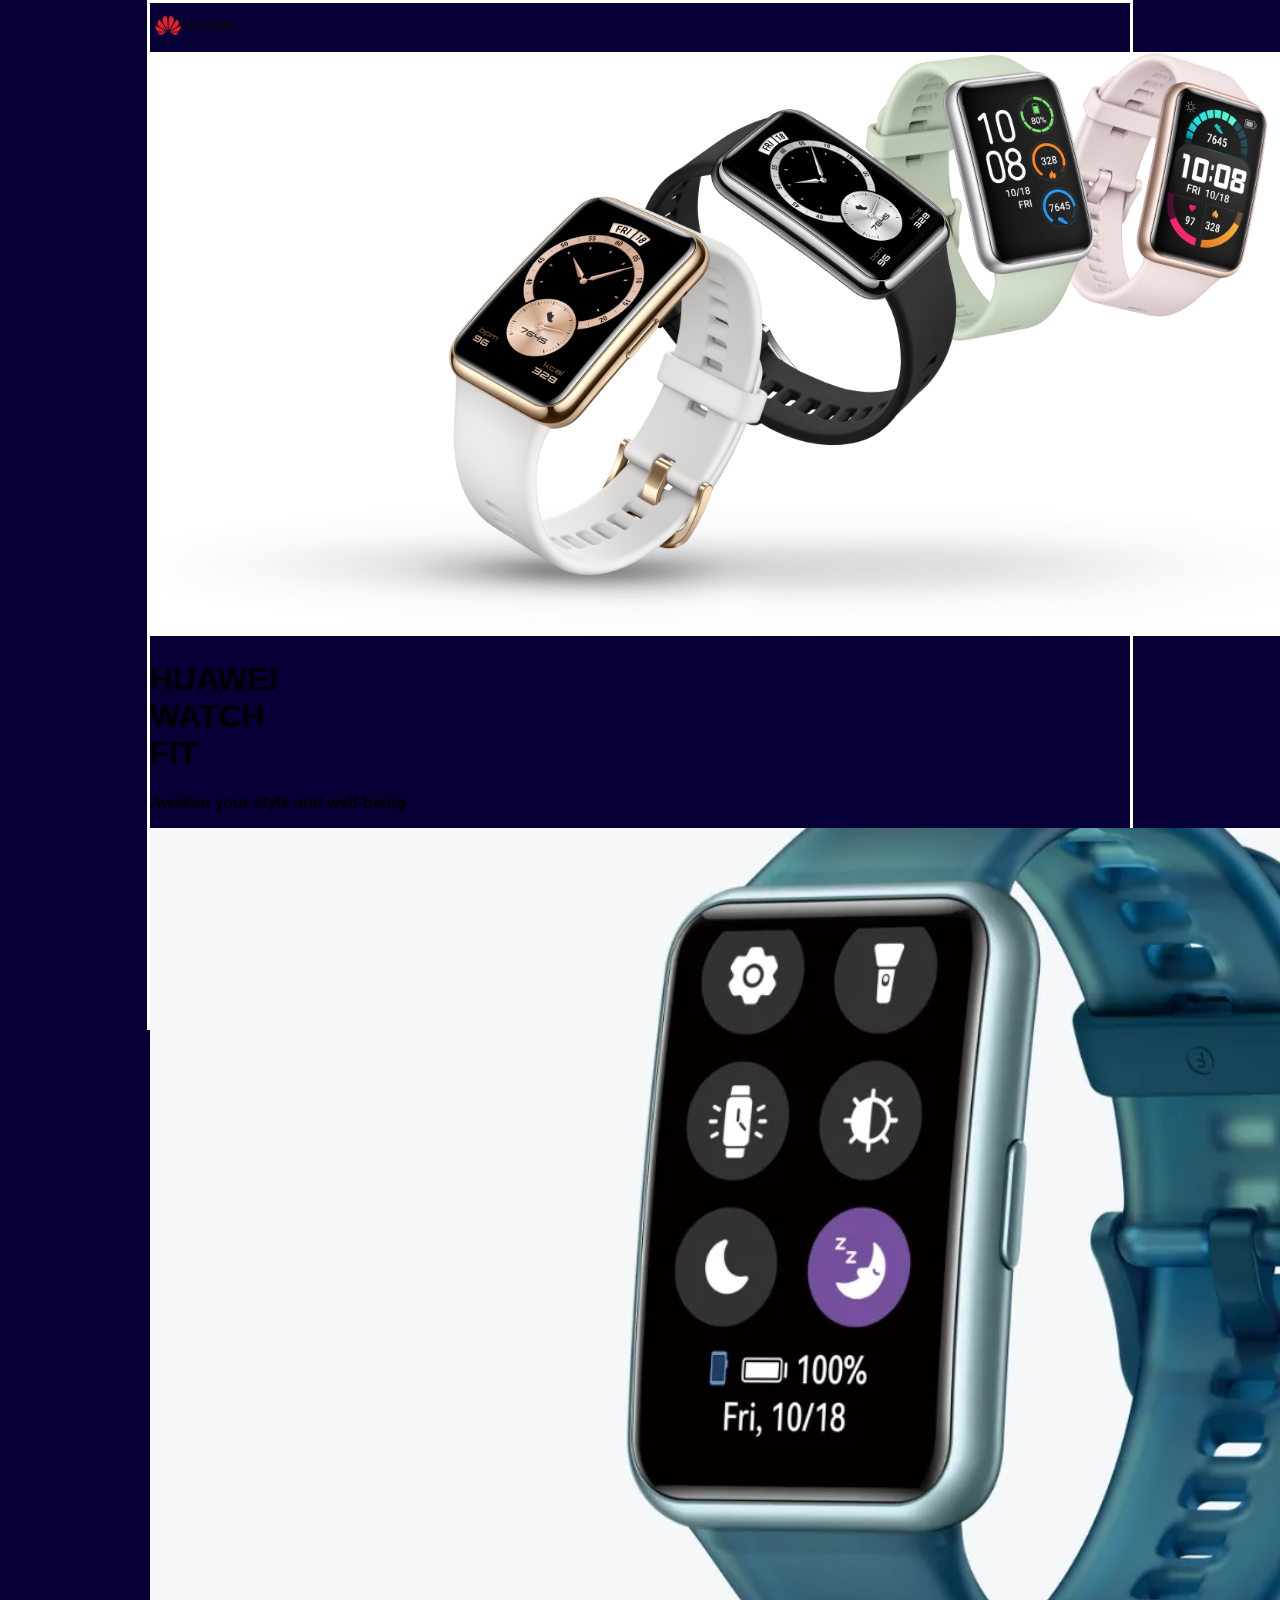
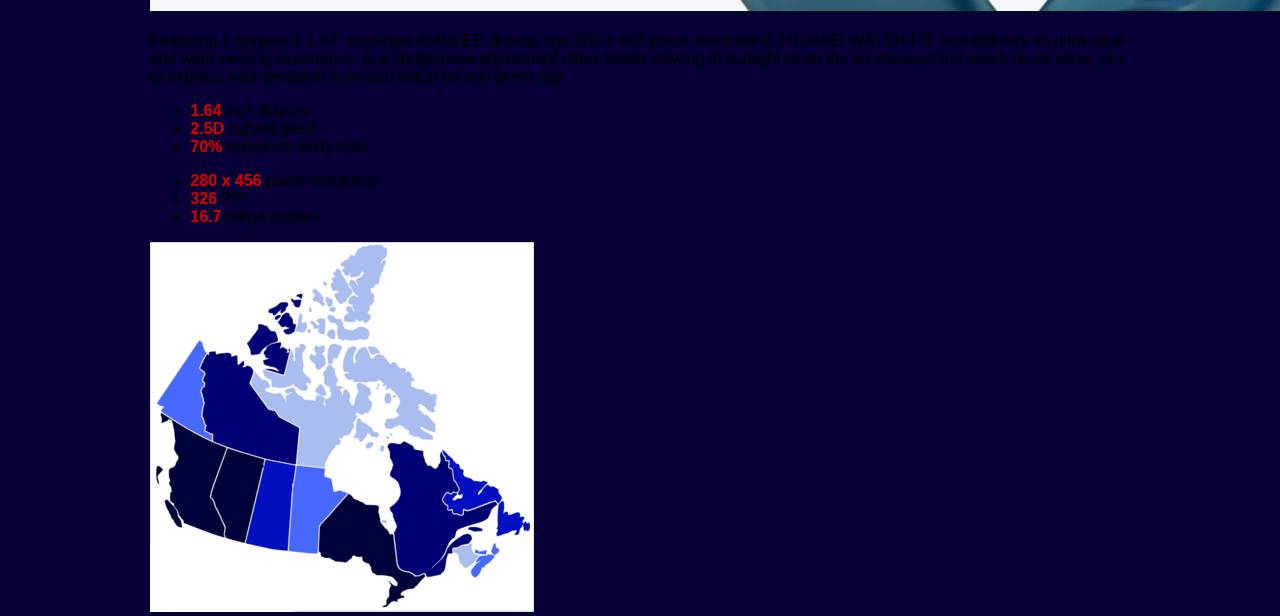
==== Smartwatch.html @ 0ad87886 "Add my comment" ====
<!DOCTYPE html>
<html lang="en">
<head>
    <meta charset="UTF-8">
    <meta name="viewport" content="width=device-width, initial-scale=1.0">
    <title>Smart watch</title>
    <link rel="stylesheet" href="Design.css">
</head>
<body>
    <header>
        <div class="divhead">
            <a href="https://consumer.huawei.com/ca/wearables/" target="_blank">    <img src="huawei-ar21.svg" width="90" alt="logo marca"></a>
        </div>
    </header>
    <main>
        <div class="container">
            <img src="Banner image.jpg" class="headimag" alt="Banner">
            <h1 class="titletex"><strong>HUAWEI <br>WATCH <br> FIT</strong></h1>
        </div>
        <div class="divbody">
            <p class="divtextbody"><b>Awaken your style and well-being</b></p>
        </div>
        <div>
            <div>
                <img src="imag 2.png" class="prototipe-imag" alt="Image prototipe">
            </div>
            <div>
                <p class="prototipe-text">Featuring a gorgeous 1.64" rectangle AMOLED display and 280 x 456 pixels resolution2, HUAWEI WATCH FIT new delivers an ultra-clear and wide viewing experience. Auto-brightness adjustment offers better viewing in sunlight while the six Always-On3 watch faces allow you to express your personal style and mood on any given day.</p>
            </div>
            <div>
                <ul class="text-list1">
                    <li><b style="color: rgb(205, 1, 1);">1.64</b> inch display</li>
                    <li><b style="color: rgb(205, 1, 1);">2.5D</b> curved glass</li>
                    <li><b style="color: rgb(205, 1, 1);">70%</b> screen-to-body ratio</li>
                </ul>
            </div>
        </div>
        <div>
            <ul class="text-list2">
                <li><b style="color: rgb(205, 1, 1);">280 x 456</b> pixels resolution</li>
                <li><b style="color: rgb(205, 1, 1);">326</b> PPI</li>
                <li><b style="color: rgb(205, 1, 1);">16.7</b> mega colours</li>
            </ul>
        </div>
        <div>
            <img src="Canada providence.png" class="map" alt="map" usemap="#providencemap">
            <map name="providencemap">
                <area shape="poly" coords="343, 561, 396, 500, 484, 581, 494, 649, 548, 665, 467, 728, 482, 671, 339, 623" alt="Croissant" href="croissant.htm">
            </map>

        </div>


    </main>
    <footer>

    </footer>
</body>
</html>
---- Design.css ----
body{
    width: 980px;
    height: 1024px;
    background-color: rgb(6, 0, 54);
    border-color: white;
     border-style: solid;
     margin: 0 auto;
     font-family: Arial, Helvetica, sans-serif;
}
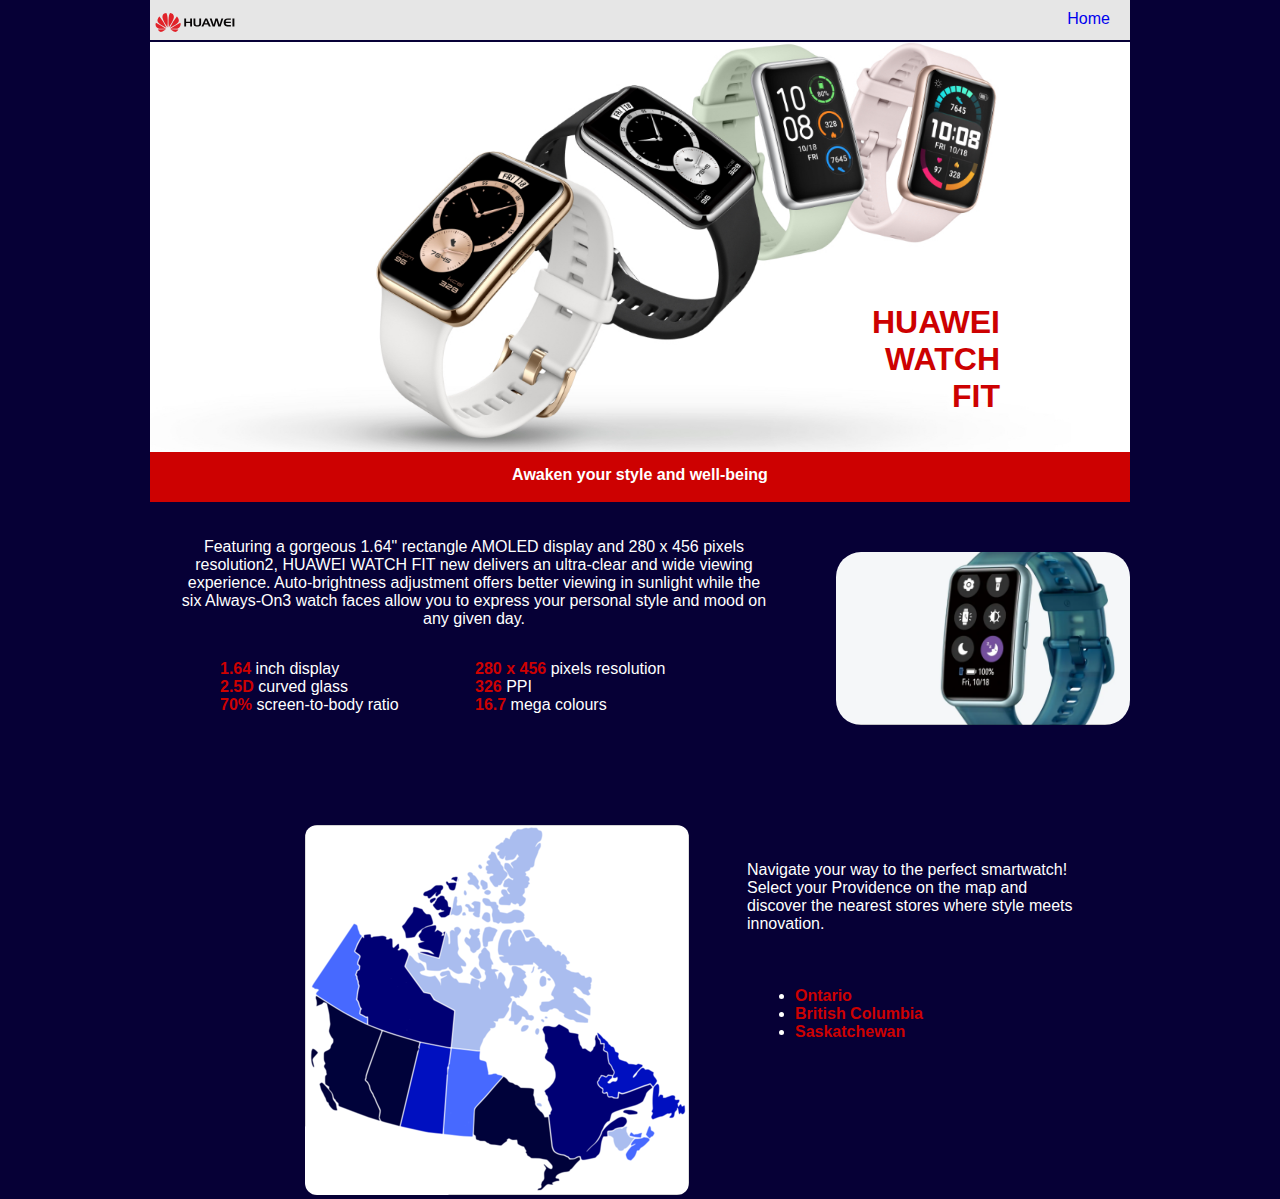
==== commit 5d3ae250: "Add my comment" ====
--- a/Smartwatch.html
+++ b/Smartwatch.html
@@ -4,12 +4,13 @@
     <meta charset="UTF-8">
     <meta name="viewport" content="width=device-width, initial-scale=1.0">
     <title>Smart watch</title>
-    <link rel="stylesheet" href="Design.css">
+    <link rel="stylesheet" href="DesignSmartwatch.css">
 </head>
 <body>
     <header>
         <div class="divhead">
             <a href="https://consumer.huawei.com/ca/wearables/" target="_blank">    <img src="huawei-ar21.svg" width="90" alt="logo marca"></a>
+            <a href="index.html" class="headtext">Home</a>
         </div>
     </header>
     <main>
@@ -43,13 +44,23 @@
             </ul>
         </div>
         <div>
-            <img src="Canada providence.png" class="map" alt="map" usemap="#providencemap">
-            <map name="providencemap">
-                <area shape="poly" coords="343, 561, 396, 500, 484, 581, 494, 649, 548, 665, 467, 728, 482, 671, 339, 623" alt="Croissant" href="croissant.htm">
+            <img src="Canada providence.png" class="map" usemap="#image-map">
+            <map name="image-map">
+                <area target="_blank" alt="Providence1" title="Providence1" href="https://www.amazon.ca/HUAWEI-Smartwatch-Saturation-Detection-Monitoring/dp/B08F412LGH" coords="198,251,227,262,241,291,245,320,272,330,264,349,249,355,233,363,243,335,225,331,211,315,198,319,171,312,169,285" shape="poly">
+                <area target="_blank" alt="Providence2" title="Providence2" href="https://bigboxoutletstore.ca/huawei-ladies-watch.html" coords="13,174,76,207,63,253,76,299,36,286,29,290,16,266,7,243,10,225,24,224,23,184" shape="poly">
+                <area target="_blank" alt="Providence3" title="Providence3" href="https://www.memoryexpress.com/Products/MX00120165/Reviews" coords="113,214,144,221,137,308,95,299" shape="poly">
             </map>
-
         </div>
-
+        <div>
+            <p class="map-text">Navigate your way to the perfect smartwatch! Select your Providence on the map and discover the nearest stores where style meets innovation.</p>
+        </div>
+        <div>
+            <ul class="text-map">
+                <li><b style="color: rgb(205, 1, 1);">Ontario</b></li>
+                <li><b style="color: rgb(205, 1, 1);">British Columbia</b></li>
+                <li><b style="color: rgb(205, 1, 1);">Saskatchewan</b></li>
+            </ul>
+        </div>
 
     </main>
     <footer>
--- a/DesignSmartwatch.css
+++ b/DesignSmartwatch.css
@@ -0,0 +1,139 @@
+body{
+    width: 980px;
+    height: 1024px;
+    background-color: rgb(6, 0, 54);
+     margin: 0 auto;
+     font-family: Verdana, Geneva, Tahoma, sans-serif;
+}
+
+.divhead{
+    background-color: rgb(230, 230, 230);
+    width: 100%;
+    height: 40px;
+}
+
+.headtext{
+    position: relative;
+    float: right;
+    top: 10px;
+    right: 20px;
+    text-decoration: none;
+}
+
+.headimag{
+    width: 100%;
+    position: relative;
+    top: 2px;
+}
+
+.container {
+    position: relative;
+    text-align: center;
+    width: 100%;
+  }
+  
+.titletex {
+  position: absolute;
+  bottom: 50px;
+  right: 130px;
+  text-align: right;
+  color: rgb(205, 1, 1);
+}
+
+.divbody{
+    background-color:  rgb(205, 1, 1);
+    width: 100%;
+    height: 50px;
+    text-align: center;
+    position: relative;
+    bottom: 50px;
+}
+
+.divtextbody{
+    position: relative;
+    bottom: 80px;
+    color: white;
+    top: 14px;
+}
+
+.prototipe-imag{
+    width: 30%;
+    border-radius: 25px;
+    position: relative;
+    float: right;
+}
+
+.prototipe-text{
+    width: 60%;
+    position: relative;
+    float: left;
+    color: white;
+    text-align: center;
+    top: -30px;
+    right: -30px;
+}
+
+.datatittle{
+    width: 15%;
+    position: relative;
+    float: left;
+    font-size: 40px;
+    color: rgb(205, 1, 1);
+}
+
+.datadetail{
+    width: 15%;
+    position: relative;
+    float: left;
+    font-size: 20px;
+    color: white;
+}
+
+.text-list1{
+    width: 25%;
+    position: relative;
+    float: left;
+    color: white;
+    text-align: left;
+    top: -30px;
+    right: -30px;
+    list-style-type: none;
+}
+
+.text-list2{
+    width: 25%;
+    position: relative;
+    float: left;
+    color: white;
+    text-align: left;
+    top: -30px;
+    list-style-type: none;
+}
+
+.map{
+    border-radius: 12px;
+    position: relative;
+    float: left;
+    left: -415px;
+    top: 100px;
+}
+
+.map-text{
+    width: 35%;
+    position: relative;
+    float: right;
+    color: white;
+    text-align: left;
+    top: -250px;
+    right: 40px;
+}
+
+.text-map{
+    width: 25%;
+    position: relative;
+    float: right;
+    color: white;
+    text-align: left;
+    top: -124px;
+    left: 253px;
+}
